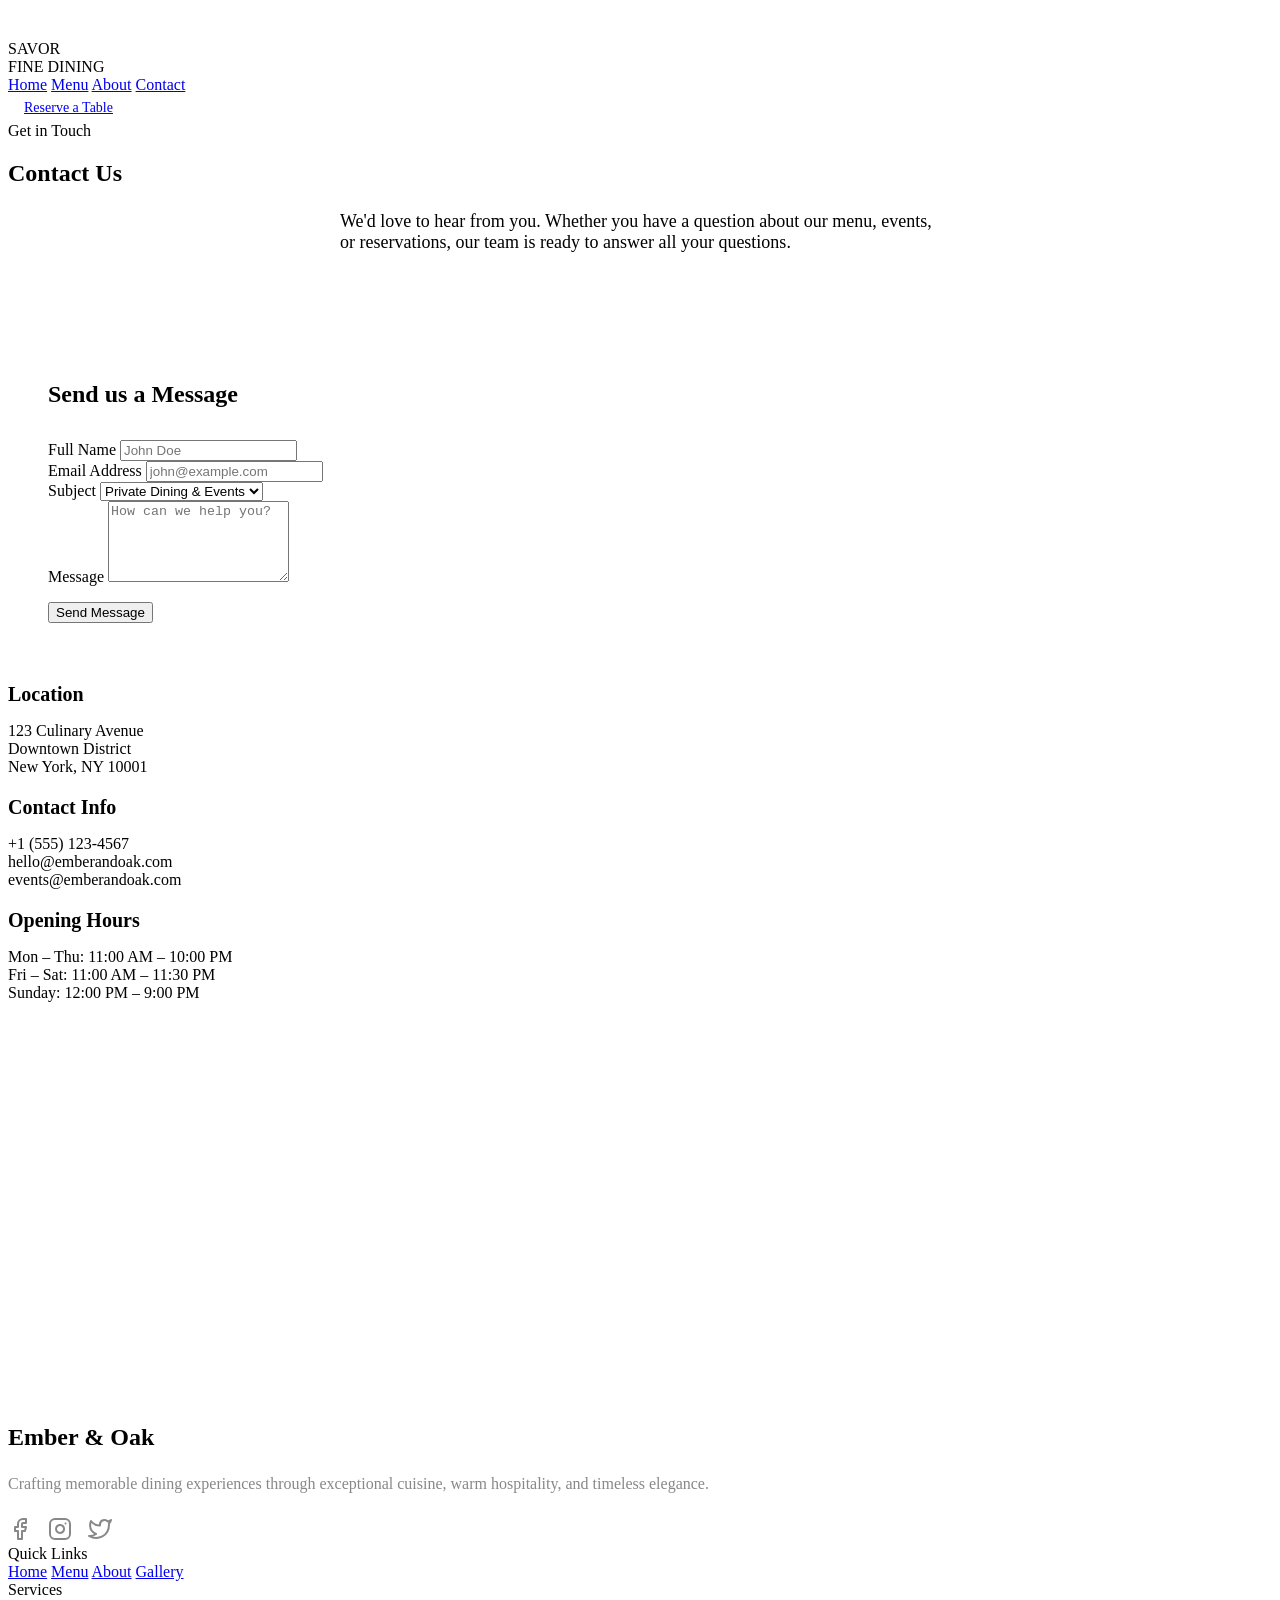
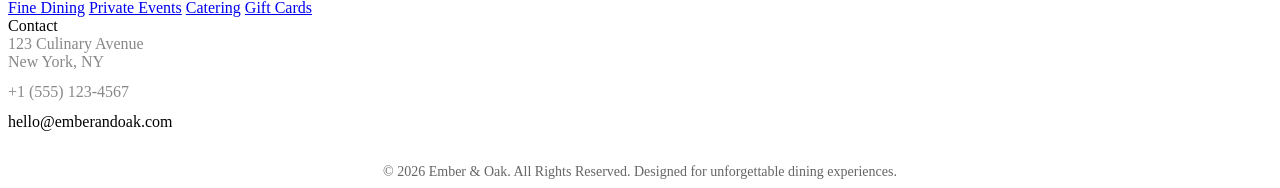
==== contact.html @ edd7280a "Initial commit - HTML files" ====
<!DOCTYPE html>
<html lang="en">
<head>
  <meta charset="UTF-8">
  <meta name="viewport" content="width=device-width, initial-scale=1.0">
  <title>Contact | Ember & Oak</title>
  <meta name="description" content="Contact us to book an event or make a reservation.">
  <link href="https://fonts.googleapis.com/css2?family=Plus+Jakarta+Sans:wght@400;500;600;700;800&display=swap" rel="stylesheet">
  
  <link rel="stylesheet" href="css/variables.css">
  <link rel="stylesheet" href="css/global.css">
  <link rel="stylesheet" href="css/components.css">
  <link rel="stylesheet" href="css/sections.css">
</head>
<body>

  <!-- Header -->
  <div class="hero-container" style="min-height: auto; padding-bottom: 0;">
    <header class="hero-header">
      <div class="logo">
        <svg viewBox="0 0 24 24" fill="none" stroke="var(--primary)" width="28" height="28" stroke-width="2">
          <path d="M7 2v10M12 2v10M17 2v10M12 12v10"></path>
          <path d="M7 12c0 2.5 5 2.5 5 2.5s5 0 5-2.5"></path>
        </svg>
        <div class="logo-text">
          <div class="logo-title">SAVOR</div>
          <div class="logo-subtitle">FINE DINING</div>
        </div>
      </div>
      
      <div class="header-right-wrapper">
        <nav class="nav-pill" aria-label="Main Navigation">
          <a href="index.html#home" class="nav-link">Home</a>
          <a href="index.html#menu" class="nav-link">Menu</a>
          <a href="index.html#about" class="nav-link">About</a>
          <a href="contact.html" class="nav-link active">Contact</a>
        </nav>
  
        <div class="header-cta" style="display: flex; gap: 40px; align-items: center;">
          <a href="index.html#reservation" class="btn btn-primary d-none d-lg-inline" style="height: auto; padding: 6px 16px; font-size: 14px;">Reserve a Table</a>
        </div>
      </div>
    </header>
  </div>

  <main>
    <section class="section">
      <div class="container text-center reveal">
        <div class="badge">Get in Touch</div>
        <h1 class="section-title" style="margin-bottom: 24px;">Contact Us</h1>
        <p style="color: var(--text-body); margin: 0 auto 64px; font-size: 18px; max-width: 600px;">We'd love to hear from you. Whether you have a question about our menu, events, or reservations, our team is ready to answer all your questions.</p>
        
        <div class="grid-2" style="gap: 64px; text-align: left;">
          <div class="card bg-soft" style="padding: 40px; text-align: left;">
            <h3 style="font-size: 24px; font-weight: 700; margin-bottom: 32px;">Send us a Message</h3>
            <form>
              <div class="form-group">
                <label class="form-label" for="name">Full Name</label>
                <input type="text" id="name" class="form-control" placeholder="John Doe" required>
              </div>
              <div class="form-group">
                <label class="form-label" for="email">Email Address</label>
                <input type="email" id="email" class="form-control" placeholder="john@example.com" required>
              </div>
              <div class="form-group">
                <label class="form-label" for="subject">Subject</label>
                <select id="subject" class="form-control" required>
                  <option value="private-dining">Private Dining & Events</option>
                  <option value="general">General Inquiry</option>
                  <option value="feedback">Feedback</option>
                </select>
              </div>
              <div class="form-group">
                <label class="form-label" for="message">Message</label>
                <textarea id="message" class="form-control" rows="5" placeholder="How can we help you?" required></textarea>
              </div>
              <button type="submit" class="btn btn-primary btn-full" style="margin-top: 16px;">Send Message</button>
            </form>
          </div>
          
          <div style="text-align: left;">
            <div class="grid-2" style="gap: 32px; margin-bottom: 48px;">
              <div>
                <h3 style="font-size: 20px; font-weight: 700; margin-bottom: 12px; color: var(--primary);">Location</h3>
                <p>123 Culinary Avenue<br>Downtown District<br>New York, NY 10001</p>
              </div>
              <div>
                <h3 style="font-size: 20px; font-weight: 700; margin-bottom: 12px; color: var(--primary);">Contact Info</h3>
                <p>+1 (555) 123-4567<br>hello@emberandoak.com<br>events@emberandoak.com</p>
              </div>
              <div>
                <h3 style="font-size: 20px; font-weight: 700; margin-bottom: 12px; color: var(--primary);">Opening Hours</h3>
                <p>Mon – Thu: 11:00 AM – 10:00 PM<br>Fri – Sat: 11:00 AM – 11:30 PM<br>Sunday: 12:00 PM – 9:00 PM</p>
              </div>
            </div>
            
            <div style="width: 100%; height: 350px; border-radius: var(--radius-img); overflow: hidden; box-shadow: var(--shadow-md);">
              <iframe src="https://www.google.com/maps/embed?pb=!1m18!1m12!1m3!1d193595.25279998188!2d-74.14482811453268!3d40.69763123348633!2m3!1f0!2f0!3f0!3m2!1i1024!2i768!4f13.1!3m3!1m2!1s0x89c24fa5d33f083b%3A0xc80b8f06e177fe62!2sNew%20York%2C%20NY!5e0!3m2!1sen!2sus!4v1700000000000!5m2!1sen!2sus" width="100%" height="100%" style="border:0;" allowfullscreen="" loading="lazy" referrerpolicy="no-referrer-when-downgrade"></iframe>
            </div>
          </div>
        </div>
      </div>
    </section>
  </main>

  <footer id="contact" class="bg-dark footer">
    <div class="container">
      <div class="footer-grid reveal">
        <div>
          <h3 style="font-size: 24px; font-weight: 800; color: var(--primary); margin-bottom: 24px;">Ember & Oak</h3>
          <p style="color: #888; margin-bottom: 24px;">Crafting memorable dining experiences through exceptional cuisine, warm hospitality, and timeless elegance.</p>
          <div style="display: flex; gap: 16px;">
            <a href="#" style="color: #888; transition: var(--transition-fast);" onmouseover="this.style.color='var(--primary)'" onmouseout="this.style.color='#888'">
              <svg width="24" height="24" viewBox="0 0 24 24" fill="none" stroke="currentColor" stroke-width="2" stroke-linecap="round" stroke-linejoin="round"><path d="M18 2h-3a5 5 0 0 0-5 5v3H7v4h3v8h4v-8h3l1-4h-4V7a1 1 0 0 1 1-1h3z"></path></svg>
            </a>
            <a href="#" style="color: #888; transition: var(--transition-fast);" onmouseover="this.style.color='var(--primary)'" onmouseout="this.style.color='#888'">
              <svg width="24" height="24" viewBox="0 0 24 24" fill="none" stroke="currentColor" stroke-width="2" stroke-linecap="round" stroke-linejoin="round"><rect x="2" y="2" width="20" height="20" rx="5" ry="5"></rect><path d="M16 11.37A4 4 0 1 1 12.63 8 4 4 0 0 1 16 11.37z"></path><line x1="17.5" y1="6.5" x2="17.51" y2="6.5"></line></svg>
            </a>
            <a href="#" style="color: #888; transition: var(--transition-fast);" onmouseover="this.style.color='var(--primary)'" onmouseout="this.style.color='#888'">
              <svg width="24" height="24" viewBox="0 0 24 24" fill="none" stroke="currentColor" stroke-width="2" stroke-linecap="round" stroke-linejoin="round"><path d="M23 3a10.9 10.9 0 0 1-3.14 1.53 4.48 4.48 0 0 0-7.86 3v1A10.66 10.66 0 0 1 3 4s-4 9 5 13a11.64 11.64 0 0 1-7 2c9 5 20 0 20-11.5a4.5 4.5 0 0 0-.08-.83A7.72 7.72 0 0 0 23 3z"></path></svg>
            </a>
          </div>
        </div>
        
        <div>
          <div class="footer-col-title">Quick Links</div>
          <a href="index.html#home" class="footer-link">Home</a>
          <a href="index.html#menu" class="footer-link">Menu</a>
          <a href="index.html#about" class="footer-link">About</a>
          <a href="index.html#gallery" class="footer-link">Gallery</a>
        </div>

        <div>
          <div class="footer-col-title">Services</div>
          <a href="index.html#reservation" class="footer-link">Fine Dining</a>
          <a href="contact.html" class="footer-link">Private Events</a>
          <a href="#" class="footer-link">Catering</a>
          <a href="#" class="footer-link">Gift Cards</a>
        </div>

        <div>
          <div class="footer-col-title">Contact</div>
          <div style="color: #888; margin-bottom: 12px;">123 Culinary Avenue<br>New York, NY</div>
          <div style="color: #888; margin-bottom: 12px;">+1 (555) 123-4567</div>
          <div style="color: var(--primary);">hello@emberandoak.com</div>
        </div>
      </div>
      
      <div style="text-align: center; border-top: 1px solid rgba(255,255,255,0.1); padding-top: 32px; color: #666; font-size: 14px;" class="reveal">
        © 2026 Ember & Oak. All Rights Reserved. Designed for unforgettable dining experiences.
      </div>
    </div>
  </footer>

  <script>
    // Reveal Animation Logic
    const reveals = document.querySelectorAll('.reveal');
    const revealOnScroll = () => {
      for (let i = 0; i < reveals.length; i++) {
        const windowHeight = window.innerHeight;
        const elementTop = reveals[i].getBoundingClientRect().top;
        if (elementTop < windowHeight - 50) {
          reveals[i].classList.add('active');
        }
      }
    };
    window.addEventListener('scroll', revealOnScroll);
    revealOnScroll();
  </script>
</body>
</html>
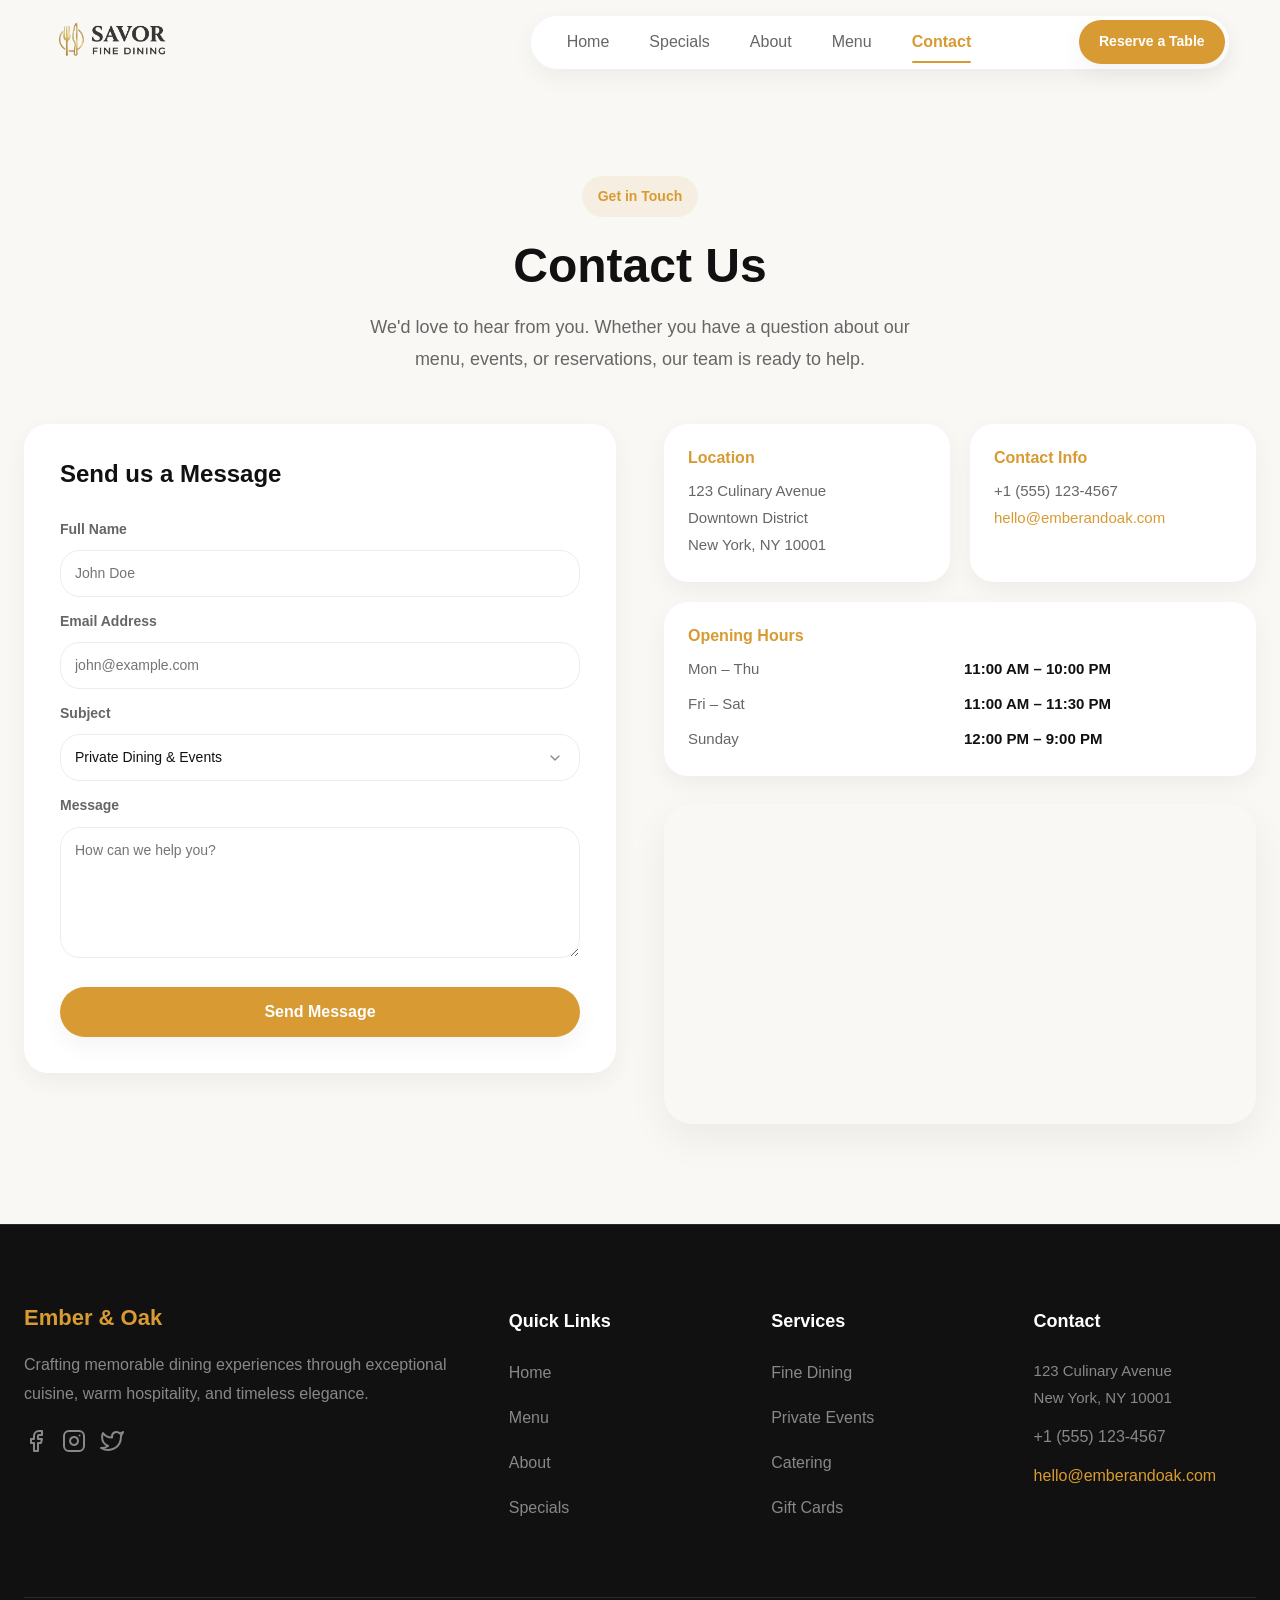
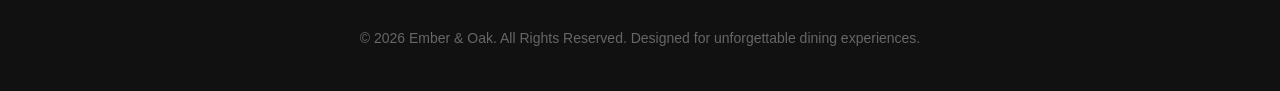
==== commit b31f6558: "Optimize mobile responsiveness, reservation UI, and organize navigation" ====
--- a/contact.html
+++ b/contact.html
@@ -4,7 +4,10 @@
   <meta charset="UTF-8">
   <meta name="viewport" content="width=device-width, initial-scale=1.0">
   <title>Contact | Ember & Oak</title>
-  <meta name="description" content="Contact us to book an event or make a reservation.">
+  <meta name="description" content="Contact Ember & Oak to book a private event, make a reservation, or send us a message. We'd love to hear from you.">
+  <link rel="icon" type="image/png" href="images/favicon.png">
+  <link rel="preconnect" href="https://fonts.googleapis.com">
+  <link rel="preconnect" href="https://fonts.gstatic.com" crossorigin>
   <link href="https://fonts.googleapis.com/css2?family=Plus+Jakarta+Sans:wght@400;500;600;700;800&display=swap" rel="stylesheet">
   
   <link rel="stylesheet" href="css/variables.css">
@@ -18,49 +21,64 @@
   <div class="hero-container" style="min-height: auto; padding-bottom: 0;">
     <header class="hero-header">
       <div class="logo">
-        <svg viewBox="0 0 24 24" fill="none" stroke="var(--primary)" width="28" height="28" stroke-width="2">
-          <path d="M7 2v10M12 2v10M17 2v10M12 12v10"></path>
-          <path d="M7 12c0 2.5 5 2.5 5 2.5s5 0 5-2.5"></path>
-        </svg>
-        <div class="logo-text">
-          <div class="logo-title">SAVOR</div>
-          <div class="logo-subtitle">FINE DINING</div>
-        </div>
+        <img src="images/Logo.png?v=3" alt="Ember & Oak Logo" style="height: 44px;">
       </div>
       
       <div class="header-right-wrapper">
         <nav class="nav-pill" aria-label="Main Navigation">
           <a href="index.html#home" class="nav-link">Home</a>
+          <a href="index.html#specials" class="nav-link">Specials</a>
+          <a href="index.html#about" class="nav-link">About</a>
           <a href="index.html#menu" class="nav-link">Menu</a>
-          <a href="index.html#about" class="nav-link">About</a>
           <a href="contact.html" class="nav-link active">Contact</a>
         </nav>
   
-        <div class="header-cta" style="display: flex; gap: 40px; align-items: center;">
-          <a href="index.html#reservation" class="btn btn-primary d-none d-lg-inline" style="height: auto; padding: 6px 16px; font-size: 14px;">Reserve a Table</a>
+        <div style="display: flex; gap: 12px; align-items: center;">
+          <a href="index.html#reservation" class="btn btn-primary d-none d-lg-inline" style="height: auto; padding: 8px 20px; font-size: 14px;">Reserve a Table</a>
+          <button class="mobile-menu-btn" aria-label="Open navigation menu" aria-expanded="false" aria-controls="mobile-menu">
+            <svg viewBox="0 0 24 24" width="22" height="22" stroke="currentColor" stroke-width="2.5" stroke-linecap="round" fill="none" aria-hidden="true">
+              <line x1="3" y1="12" x2="21" y2="12"></line>
+              <line x1="3" y1="6" x2="21" y2="6"></line>
+              <line x1="3" y1="18" x2="21" y2="18"></line>
+            </svg>
+          </button>
         </div>
       </div>
     </header>
+
+    <!-- Mobile Menu Overlay -->
+    <div id="mobile-menu" class="mobile-menu-overlay" role="dialog" aria-modal="true" aria-label="Navigation menu">
+      <button class="mobile-menu-close" aria-label="Close navigation menu">&times;</button>
+      <a href="index.html#home" class="nav-link">Home</a>
+      <a href="index.html#specials" class="nav-link">Specials</a>
+      <a href="index.html#about" class="nav-link">About</a>
+      <a href="index.html#menu" class="nav-link">Menu</a>
+      <a href="contact.html" class="nav-link active">Contact</a>
+      <a href="index.html#reservation" class="btn btn-primary" style="margin-top: 8px; width: 100%; max-width: 280px;">Reserve a Table</a>
+    </div>
   </div>
 
   <main>
-    <section class="section">
-      <div class="container text-center reveal">
-        <div class="badge">Get in Touch</div>
-        <h1 class="section-title" style="margin-bottom: 24px;">Contact Us</h1>
-        <p style="color: var(--text-body); margin: 0 auto 64px; font-size: 18px; max-width: 600px;">We'd love to hear from you. Whether you have a question about our menu, events, or reservations, our team is ready to answer all your questions.</p>
+    <section class="section" style="padding-top: calc(var(--section-padding) + 60px);">
+      <div class="container">
+        <div class="text-center reveal" style="margin-bottom: 48px;">
+          <div class="badge">Get in Touch</div>
+          <h1 class="section-title" style="margin-bottom: 16px;">Contact Us</h1>
+          <p style="color: var(--text-body); margin: 0 auto; font-size: clamp(15px, 2vw, 18px); max-width: 560px;">We'd love to hear from you. Whether you have a question about our menu, events, or reservations, our team is ready to help.</p>
+        </div>
         
-        <div class="grid-2" style="gap: 64px; text-align: left;">
-          <div class="card bg-soft" style="padding: 40px; text-align: left;">
-            <h3 style="font-size: 24px; font-weight: 700; margin-bottom: 32px;">Send us a Message</h3>
-            <form>
+        <div class="contact-layout" style="display: grid; grid-template-columns: 1fr 1fr; gap: 48px; align-items: start;">
+          <!-- Form Card -->
+          <div class="card reveal" style="padding: 36px;">
+            <h2 style="font-size: clamp(20px, 3vw, 24px); font-weight: 700; margin-bottom: 28px; color: var(--text-heading);">Send us a Message</h2>
+            <form id="contact-form" novalidate>
               <div class="form-group">
                 <label class="form-label" for="name">Full Name</label>
-                <input type="text" id="name" class="form-control" placeholder="John Doe" required>
+                <input type="text" id="name" class="form-control" placeholder="John Doe" required autocomplete="name">
               </div>
               <div class="form-group">
                 <label class="form-label" for="email">Email Address</label>
-                <input type="email" id="email" class="form-control" placeholder="john@example.com" required>
+                <input type="email" id="email" class="form-control" placeholder="john@example.com" required autocomplete="email">
               </div>
               <div class="form-group">
                 <label class="form-label" for="subject">Subject</label>
@@ -68,34 +86,42 @@
                   <option value="private-dining">Private Dining & Events</option>
                   <option value="general">General Inquiry</option>
                   <option value="feedback">Feedback</option>
+                  <option value="reservation">Reservation Help</option>
                 </select>
               </div>
               <div class="form-group">
                 <label class="form-label" for="message">Message</label>
                 <textarea id="message" class="form-control" rows="5" placeholder="How can we help you?" required></textarea>
               </div>
-              <button type="submit" class="btn btn-primary btn-full" style="margin-top: 16px;">Send Message</button>
+              <button type="submit" class="btn btn-primary btn-full" style="margin-top: 8px;">Send Message</button>
             </form>
           </div>
           
-          <div style="text-align: left;">
-            <div class="grid-2" style="gap: 32px; margin-bottom: 48px;">
-              <div>
-                <h3 style="font-size: 20px; font-weight: 700; margin-bottom: 12px; color: var(--primary);">Location</h3>
-                <p>123 Culinary Avenue<br>Downtown District<br>New York, NY 10001</p>
-              </div>
-              <div>
-                <h3 style="font-size: 20px; font-weight: 700; margin-bottom: 12px; color: var(--primary);">Contact Info</h3>
-                <p>+1 (555) 123-4567<br>hello@emberandoak.com<br>events@emberandoak.com</p>
-              </div>
-              <div>
-                <h3 style="font-size: 20px; font-weight: 700; margin-bottom: 12px; color: var(--primary);">Opening Hours</h3>
-                <p>Mon – Thu: 11:00 AM – 10:00 PM<br>Fri – Sat: 11:00 AM – 11:30 PM<br>Sunday: 12:00 PM – 9:00 PM</p>
+          <!-- Info Column -->
+          <div class="reveal" style="transition-delay: 100ms;">
+            <!-- Info cards -->
+            <div style="display: grid; grid-template-columns: 1fr 1fr; gap: 20px; margin-bottom: 28px;">
+              <div class="card bg-soft" style="padding: 24px;">
+                <h3 style="font-size: 16px; font-weight: 700; margin-bottom: 10px; color: var(--primary);">Location</h3>
+                <p style="font-size: 15px; max-width: 100%;">123 Culinary Avenue<br>Downtown District<br>New York, NY 10001</p>
+              </div>
+              <div class="card bg-soft" style="padding: 24px;">
+                <h3 style="font-size: 16px; font-weight: 700; margin-bottom: 10px; color: var(--primary);">Contact Info</h3>
+                <p style="font-size: 15px; max-width: 100%;"><a href="tel:+15551234567" style="color: inherit;">+1 (555) 123-4567</a><br><a href="mailto:hello@emberandoak.com" style="color: var(--primary);">hello@emberandoak.com</a></p>
+              </div>
+              <div class="card bg-soft" style="padding: 24px; grid-column: span 2;">
+                <h3 style="font-size: 16px; font-weight: 700; margin-bottom: 10px; color: var(--primary);">Opening Hours</h3>
+                <div style="display: grid; grid-template-columns: 1fr 1fr; gap: 8px; font-size: 15px;">
+                  <span>Mon – Thu</span><span style="font-weight: 600; color: var(--text-heading);">11:00 AM – 10:00 PM</span>
+                  <span>Fri – Sat</span><span style="font-weight: 600; color: var(--text-heading);">11:00 AM – 11:30 PM</span>
+                  <span>Sunday</span><span style="font-weight: 600; color: var(--text-heading);">12:00 PM – 9:00 PM</span>
+                </div>
               </div>
             </div>
             
-            <div style="width: 100%; height: 350px; border-radius: var(--radius-img); overflow: hidden; box-shadow: var(--shadow-md);">
-              <iframe src="https://www.google.com/maps/embed?pb=!1m18!1m12!1m3!1d193595.25279998188!2d-74.14482811453268!3d40.69763123348633!2m3!1f0!2f0!3f0!3m2!1i1024!2i768!4f13.1!3m3!1m2!1s0x89c24fa5d33f083b%3A0xc80b8f06e177fe62!2sNew%20York%2C%20NY!5e0!3m2!1sen!2sus!4v1700000000000!5m2!1sen!2sus" width="100%" height="100%" style="border:0;" allowfullscreen="" loading="lazy" referrerpolicy="no-referrer-when-downgrade"></iframe>
+            <!-- Map -->
+            <div style="width: 100%; height: 320px; border-radius: var(--radius-img); overflow: hidden; box-shadow: var(--shadow-md);">
+              <iframe src="https://www.google.com/maps/embed?pb=!1m18!1m12!1m3!1d193595.25279998188!2d-74.14482811453268!3d40.69763123348633!2m3!1f0!2f0!3f0!3m2!1i1024!2i768!4f13.1!3m3!1m2!1s0x89c24fa5d33f083b%3A0xc80b8f06e177fe62!2sNew%20York%2C%20NY!5e0!3m2!1sen!2sus!4v1700000000000!5m2!1sen!2sus" width="100%" height="100%" style="border:0;" allowfullscreen="" loading="lazy" referrerpolicy="no-referrer-when-downgrade" title="Ember & Oak location map"></iframe>
             </div>
           </div>
         </div>
@@ -103,20 +129,20 @@
     </section>
   </main>
 
-  <footer id="contact" class="bg-dark footer">
+  <footer id="footer" class="bg-dark footer">
     <div class="container">
       <div class="footer-grid reveal">
         <div>
-          <h3 style="font-size: 24px; font-weight: 800; color: var(--primary); margin-bottom: 24px;">Ember & Oak</h3>
-          <p style="color: #888; margin-bottom: 24px;">Crafting memorable dining experiences through exceptional cuisine, warm hospitality, and timeless elegance.</p>
-          <div style="display: flex; gap: 16px;">
-            <a href="#" style="color: #888; transition: var(--transition-fast);" onmouseover="this.style.color='var(--primary)'" onmouseout="this.style.color='#888'">
+          <h3 style="font-size: 22px; font-weight: 800; color: var(--primary); margin-bottom: 20px;">Ember & Oak</h3>
+          <p style="color: #888; margin-bottom: 20px; max-width: 100%;">Crafting memorable dining experiences through exceptional cuisine, warm hospitality, and timeless elegance.</p>
+          <div style="display: flex; gap: 14px;">
+            <a href="#" aria-label="Facebook" style="color: #888; transition: var(--transition-fast);" onmouseover="this.style.color='var(--primary)'" onmouseout="this.style.color='#888'">
               <svg width="24" height="24" viewBox="0 0 24 24" fill="none" stroke="currentColor" stroke-width="2" stroke-linecap="round" stroke-linejoin="round"><path d="M18 2h-3a5 5 0 0 0-5 5v3H7v4h3v8h4v-8h3l1-4h-4V7a1 1 0 0 1 1-1h3z"></path></svg>
             </a>
-            <a href="#" style="color: #888; transition: var(--transition-fast);" onmouseover="this.style.color='var(--primary)'" onmouseout="this.style.color='#888'">
+            <a href="#" aria-label="Instagram" style="color: #888; transition: var(--transition-fast);" onmouseover="this.style.color='var(--primary)'" onmouseout="this.style.color='#888'">
               <svg width="24" height="24" viewBox="0 0 24 24" fill="none" stroke="currentColor" stroke-width="2" stroke-linecap="round" stroke-linejoin="round"><rect x="2" y="2" width="20" height="20" rx="5" ry="5"></rect><path d="M16 11.37A4 4 0 1 1 12.63 8 4 4 0 0 1 16 11.37z"></path><line x1="17.5" y1="6.5" x2="17.51" y2="6.5"></line></svg>
             </a>
-            <a href="#" style="color: #888; transition: var(--transition-fast);" onmouseover="this.style.color='var(--primary)'" onmouseout="this.style.color='#888'">
+            <a href="#" aria-label="Twitter" style="color: #888; transition: var(--transition-fast);" onmouseover="this.style.color='var(--primary)'" onmouseout="this.style.color='#888'">
               <svg width="24" height="24" viewBox="0 0 24 24" fill="none" stroke="currentColor" stroke-width="2" stroke-linecap="round" stroke-linejoin="round"><path d="M23 3a10.9 10.9 0 0 1-3.14 1.53 4.48 4.48 0 0 0-7.86 3v1A10.66 10.66 0 0 1 3 4s-4 9 5 13a11.64 11.64 0 0 1-7 2c9 5 20 0 20-11.5a4.5 4.5 0 0 0-.08-.83A7.72 7.72 0 0 0 23 3z"></path></svg>
             </a>
           </div>
@@ -127,7 +153,7 @@
           <a href="index.html#home" class="footer-link">Home</a>
           <a href="index.html#menu" class="footer-link">Menu</a>
           <a href="index.html#about" class="footer-link">About</a>
-          <a href="index.html#gallery" class="footer-link">Gallery</a>
+          <a href="index.html#specials" class="footer-link">Specials</a>
         </div>
 
         <div>
@@ -140,17 +166,48 @@
 
         <div>
           <div class="footer-col-title">Contact</div>
-          <div style="color: #888; margin-bottom: 12px;">123 Culinary Avenue<br>New York, NY</div>
-          <div style="color: #888; margin-bottom: 12px;">+1 (555) 123-4567</div>
-          <div style="color: var(--primary);">hello@emberandoak.com</div>
+          <div style="color: #888; margin-bottom: 12px; font-size: 15px;">123 Culinary Avenue<br>New York, NY 10001</div>
+          <div style="margin-bottom: 10px;"><a href="tel:+15551234567" style="color: #888; transition: var(--transition-fast);">+1 (555) 123-4567</a></div>
+          <div><a href="mailto:hello@emberandoak.com" style="color: var(--primary);">hello@emberandoak.com</a></div>
         </div>
       </div>
       
-      <div style="text-align: center; border-top: 1px solid rgba(255,255,255,0.1); padding-top: 32px; color: #666; font-size: 14px;" class="reveal">
-        © 2026 Ember & Oak. All Rights Reserved. Designed for unforgettable dining experiences.
+      <div style="text-align: center; border-top: 1px solid rgba(255,255,255,0.1); padding-top: 28px; color: #666; font-size: 14px;" class="reveal">
+        &copy; 2026 Ember & Oak. All Rights Reserved. Designed for unforgettable dining experiences.
       </div>
     </div>
   </footer>
+
+  <!-- Sticky Mobile CTA -->
+  <div class="mobile-cta d-none-desktop">
+    <a href="index.html#reservation" class="btn btn-primary btn-full">Reserve Your Table</a>
+  </div>
+
+  <style>
+    /* Contact page specific mobile styles */
+    @media (max-width: 768px) {
+      .contact-layout {
+        grid-template-columns: 1fr !important;
+        gap: 28px !important;
+      }
+
+      .contact-layout .card {
+        padding: 24px !important;
+      }
+
+      /* Info cards grid – single col on small screens */
+      .contact-layout [style*="grid-template-columns: 1fr 1fr"] {
+        grid-template-columns: 1fr !important;
+      }
+
+      /* Hours spanning card */
+      .contact-layout [style*="grid-column: span 2"] {
+        grid-column: span 1 !important;
+      }
+
+      /* Hours inner grid stays 2-col since it's label+value pairs */
+    }
+  </style>
 
   <script>
     // Reveal Animation Logic
@@ -166,6 +223,40 @@
     };
     window.addEventListener('scroll', revealOnScroll);
     revealOnScroll();
+
+    // Mobile menu
+    const mobileMenuBtn = document.querySelector('.mobile-menu-btn');
+    const mobileMenuClose = document.querySelector('.mobile-menu-close');
+    const mobileMenuOverlay = document.querySelector('.mobile-menu-overlay');
+
+    if (mobileMenuBtn && mobileMenuOverlay) {
+      mobileMenuBtn.addEventListener('click', () => {
+        mobileMenuOverlay.classList.add('active');
+        mobileMenuBtn.setAttribute('aria-expanded', 'true');
+        document.body.style.overflow = 'hidden';
+      });
+
+      if (mobileMenuClose) {
+        mobileMenuClose.addEventListener('click', () => {
+          mobileMenuOverlay.classList.remove('active');
+          mobileMenuBtn.setAttribute('aria-expanded', 'false');
+          document.body.style.overflow = '';
+        });
+      }
+
+      mobileMenuOverlay.querySelectorAll('a').forEach(link => {
+        link.addEventListener('click', () => {
+          mobileMenuOverlay.classList.remove('active');
+          mobileMenuBtn.setAttribute('aria-expanded', 'false');
+          document.body.style.overflow = '';
+        });
+      });
+    }
+
+    // Form submission
+    document.getElementById('contact-form').addEventListener('submit', (e) => {
+      e.preventDefault();
+    });
   </script>
 </body>
 </html>
--- a/css/variables.css
+++ b/css/variables.css
@@ -0,0 +1,63 @@
+:root {
+  /* Colors */
+  --primary: #D89A32;
+  --bg-primary: #FFFFFF;
+  --bg-secondary: #FAF8F5;
+  --bg-dark: #111111;
+  --text-heading: #111111;
+  --text-body: #666666;
+  --text-muted: #888888;
+  --text-white: #FFFFFF;
+  
+  --success: #22C55E;
+  --star: #F5B301;
+  --border: #ECECEC;
+  
+  /* Typography */
+  --font-primary: 'Plus Jakarta Sans', sans-serif;
+  
+  /* Layout */
+  --container-max: 1320px;
+  --content-max: 1240px;
+  --padding-x: 24px;
+  --section-padding: 100px;
+
+  /* Touch target minimum */
+  --touch-target: 44px;
+  
+  /* Shadows */
+  --shadow-sm: 0 8px 24px rgba(0,0,0,0.05);
+  --shadow-md: 0 15px 40px rgba(0,0,0,0.06);
+  --shadow-lg: 0 30px 70px rgba(0,0,0,0.08);
+  
+  /* Border Radius */
+  --radius-btn: 999px;
+  --radius-card: 24px;
+  --radius-img: 28px;
+  --radius-form: 20px;
+  
+  /* Animations */
+  --transition-fast: 250ms ease-out;
+  --transition-slow: 800ms cubic-bezier(0.16, 1, 0.3, 1);
+}
+
+@media (max-width: 1024px) {
+  :root {
+    --section-padding: 80px;
+    --padding-x: 20px;
+  }
+}
+
+@media (max-width: 768px) {
+  :root {
+    --section-padding: 56px;
+    --padding-x: 16px;
+  }
+}
+
+@media (max-width: 480px) {
+  :root {
+    --section-padding: 48px;
+    --padding-x: 16px;
+  }
+}
--- a/css/global.css
+++ b/css/global.css
@@ -0,0 +1,178 @@
+/* Reset & Global */
+* {
+  margin: 0;
+  padding: 0;
+  box-sizing: border-box;
+}
+
+html {
+  scroll-behavior: smooth;
+  font-family: var(--font-primary);
+  color: var(--text-body);
+  background-color: var(--bg-primary);
+}
+
+body {
+  overflow-x: hidden;
+  line-height: 1.8;
+  font-size: 16px;
+  background-color: var(--bg-secondary);
+}
+
+img {
+  max-width: 100%;
+  display: block;
+}
+
+ul {
+  list-style: none;
+}
+
+a {
+  text-decoration: none;
+  color: inherit;
+}
+
+button {
+  cursor: pointer;
+  font-family: inherit;
+  border: none;
+  background: none;
+}
+
+/* Typography */
+h1, h2, h3, h4, h5, h6 {
+  color: var(--text-heading);
+  line-height: 1.2;
+}
+
+.hero-title {
+  font-size: clamp(40px, 6vw, 76px);
+  font-weight: 800;
+  letter-spacing: -0.02em;
+  line-height: 1;
+  margin-bottom: 24px;
+}
+
+.section-title {
+  font-size: clamp(28px, 5vw, 48px);
+  font-weight: 700;
+  text-align: center;
+  margin-bottom: 48px;
+}
+
+.card-title {
+  font-size: clamp(18px, 3vw, 24px);
+  font-weight: 700;
+  margin-bottom: 12px;
+}
+
+p {
+  max-width: 620px;
+}
+
+.text-center {
+  text-align: center;
+  margin-left: auto;
+  margin-right: auto;
+}
+
+/* Layout */
+.container {
+  max-width: var(--container-max);
+  margin: 0 auto;
+  padding: 0 var(--padding-x);
+}
+
+.section {
+  padding: var(--section-padding) 0;
+  position: relative;
+  z-index: 10;
+}
+
+.bg-soft {
+  background-color: var(--bg-secondary);
+}
+
+.bg-dark {
+  background-color: var(--bg-dark);
+  color: var(--text-muted);
+}
+
+.bg-dark h1, .bg-dark h2, .bg-dark h3 {
+  color: var(--text-white);
+}
+
+/* Utilities */
+.grid-2 {
+  display: grid;
+  grid-template-columns: repeat(2, 1fr);
+  gap: 48px;
+}
+
+.grid-3 {
+  display: grid;
+  grid-template-columns: repeat(3, 1fr);
+  gap: 32px;
+}
+
+.grid-4 {
+  display: grid;
+  grid-template-columns: repeat(4, 1fr);
+  gap: 24px;
+}
+
+.flex-center {
+  display: flex;
+  align-items: center;
+  justify-content: center;
+}
+
+/* Utility visibility classes */
+.d-none { display: none !important; }
+.d-lg-inline { display: inline-flex !important; }
+
+/* Scroll Animations */
+.reveal {
+  opacity: 0;
+  transform: translateY(40px);
+  transition: opacity var(--transition-slow), transform var(--transition-slow);
+  will-change: opacity, transform;
+}
+
+.reveal.active {
+  opacity: 1;
+  transform: translateY(0);
+}
+
+/* Desktop / Mobile show-hide */
+.d-none-mobile { display: block; }
+.d-none-desktop { display: none; }
+.mobile-only { display: none; }
+
+/* Responsive Grids */
+@media (max-width: 1024px) {
+  .grid-4, .grid-3 {
+    grid-template-columns: repeat(2, 1fr);
+  }
+  .d-lg-inline { display: none !important; }
+}
+
+@media (max-width: 768px) {
+  .grid-4, .grid-3, .grid-2 {
+    grid-template-columns: 1fr;
+  }
+  .d-none-mobile { display: none !important; }
+  .d-none-desktop { display: block !important; }
+  .mobile-only { display: block !important; }
+
+  /* Prevent paragraphs from being constrained too tightly */
+  p {
+    max-width: 100%;
+    font-size: 14px !important;
+  }
+
+  .section-title {
+    margin-bottom: 32px;
+  }
+}
--- a/css/components.css
+++ b/css/components.css
@@ -0,0 +1,188 @@
+/* Buttons */
+.btn {
+  display: inline-flex;
+  align-items: center;
+  justify-content: center;
+  min-height: var(--touch-target);
+  height: 56px;
+  padding: 14px 32px;
+  border-radius: var(--radius-btn);
+  font-weight: 600;
+  font-size: 16px;
+  transition: var(--transition-fast);
+  will-change: transform, box-shadow;
+  white-space: nowrap;
+  cursor: pointer;
+}
+
+.btn-primary {
+  background-color: var(--primary);
+  color: var(--text-white);
+  box-shadow: var(--shadow-sm);
+}
+
+.btn-primary:hover {
+  background-color: #C6892A;
+  transform: translateY(-2px);
+  box-shadow: var(--shadow-md);
+}
+
+.btn-secondary {
+  background-color: var(--bg-primary);
+  color: var(--primary);
+  border: 2px solid var(--primary);
+}
+
+.btn-secondary:hover {
+  background-color: var(--primary);
+  color: var(--text-white);
+  transform: translateY(-2px);
+  box-shadow: var(--shadow-md);
+}
+
+.btn-full {
+  width: 100%;
+  height: auto;
+  padding: 16px 24px;
+}
+
+/* Badges */
+.badge {
+  display: inline-flex;
+  align-items: center;
+  gap: 8px;
+  padding: 8px 16px;
+  border-radius: var(--radius-btn);
+  background-color: rgba(216, 154, 50, 0.1);
+  color: var(--primary);
+  font-weight: 600;
+  font-size: 14px;
+  margin-bottom: 20px;
+}
+
+/* Cards */
+.card {
+  background-color: var(--bg-primary);
+  border-radius: var(--radius-card);
+  padding: 28px;
+  box-shadow: var(--shadow-sm);
+  transition: var(--transition-fast);
+}
+
+.card:hover {
+  transform: translateY(-6px);
+  box-shadow: var(--shadow-md);
+}
+
+/* Suppress hover lift on mobile (touch) to avoid sticky hover state */
+@media (hover: none) {
+  .card:hover {
+    transform: none;
+    box-shadow: var(--shadow-sm);
+  }
+}
+
+.icon-wrapper {
+  color: var(--primary);
+  margin-bottom: 20px;
+}
+
+.icon-wrapper svg {
+  width: 32px;
+  height: 32px;
+  stroke-width: 2px;
+}
+
+.form-group {
+  margin-bottom: 12px;
+}
+
+.form-label {
+  display: block;
+  margin-bottom: 8px;
+  font-size: 14px;
+  font-weight: 600;
+  color: inherit;
+}
+
+.form-control {
+  width: 100%;
+  padding: 12px 14px;
+  border-radius: var(--radius-form);
+  border: 1px solid var(--border);
+  background: var(--bg-primary);
+  color: var(--text-heading);
+  font-family: var(--font-primary);
+  font-size: 14px;
+  line-height: 1.5;
+  transition: var(--transition-fast);
+  -webkit-appearance: none;
+  appearance: none;
+}
+
+.form-control:focus {
+  outline: none;
+  border-color: var(--primary);
+  box-shadow: 0 0 0 4px rgba(216, 154, 50, 0.1);
+}
+
+select.form-control {
+  background-image: url("data:image/svg+xml,%3Csvg xmlns='http://www.w3.org/2000/svg' width='16' height='16' viewBox='0 0 24 24' fill='none' stroke='%23888' stroke-width='2' stroke-linecap='round' stroke-linejoin='round'%3E%3Cpolyline points='6 9 12 15 18 9'%3E%3C/polyline%3E%3C/svg%3E");
+  background-repeat: no-repeat;
+  background-position: right 16px center;
+  padding-right: 44px;
+  cursor: pointer;
+}
+
+textarea.form-control {
+  resize: vertical;
+  min-height: 100px;
+}
+
+.bg-dark .form-control {
+  background: rgba(255, 255, 255, 0.05);
+  border-color: rgba(255, 255, 255, 0.15);
+  color: var(--text-white);
+}
+
+.bg-dark .form-control::placeholder {
+  color: rgba(255, 255, 255, 0.35);
+}
+
+.bg-dark .form-control:focus {
+  border-color: var(--primary);
+  background: rgba(255, 255, 255, 0.08);
+}
+
+.bg-dark select.form-control {
+  background-image: url("data:image/svg+xml,%3Csvg xmlns='http://www.w3.org/2000/svg' width='16' height='16' viewBox='0 0 24 24' fill='none' stroke='%23aaa' stroke-width='2' stroke-linecap='round' stroke-linejoin='round'%3E%3Cpolyline points='6 9 12 15 18 9'%3E%3C/polyline%3E%3C/svg%3E");
+  background-repeat: no-repeat;
+  background-position: right 16px center;
+}
+
+select option {
+  background-color: var(--bg-primary);
+  color: var(--text-heading);
+}
+
+/* Rating Stars */
+.rating-stars {
+  color: var(--star);
+  letter-spacing: 2px;
+  margin-bottom: 12px;
+  font-size: 20px;
+}
+
+/* Mobile form adjustments */
+@media (max-width: 768px) {
+  .btn {
+    height: auto;
+    min-height: var(--touch-target);
+    padding: 13px 24px;
+    font-size: 15px;
+  }
+
+  .form-control {
+    padding: 13px 16px;
+  }
+}
--- a/css/sections.css
+++ b/css/sections.css
@@ -0,0 +1,1121 @@
+/* ====================================================
+   HERO SECTION
+   ==================================================== */
+
+.hero-container {
+  max-width: 100%;
+  margin: 0;
+  padding: 16px 4%;
+  position: relative;
+  min-height: 100vh;
+  display: flex;
+  flex-direction: column;
+  overflow: visible;
+}
+
+/* --- HERO HEADER --- */
+.hero-header {
+  display: flex;
+  justify-content: space-between;
+  align-items: center;
+  position: fixed;
+  top: 0;
+  left: 0;
+  width: 100%;
+  padding: 16px 4%;
+  z-index: 10002;
+  background: transparent;
+}
+
+.logo {
+  display: flex;
+  align-items: center;
+  gap: 12px;
+  flex-shrink: 0;
+}
+
+.logo-text {
+  display: flex;
+  flex-direction: column;
+}
+
+.logo-title {
+  font-size: 20px;
+  font-weight: 800;
+  letter-spacing: 2px;
+  line-height: 1;
+  color: var(--text-heading);
+}
+
+.logo-subtitle {
+  font-size: 10px;
+  font-weight: 600;
+  letter-spacing: 1px;
+  color: var(--primary);
+  margin-top: 4px;
+}
+
+.header-right-wrapper {
+  background: var(--bg-primary);
+  padding: 4px 4px 4px 32px;
+  border-radius: 100px;
+  box-shadow: var(--shadow-sm);
+  display: flex;
+  align-items: center;
+  gap: 24px;
+  margin-left: auto;
+}
+
+.nav-pill {
+  display: flex;
+  gap: 32px;
+  align-items: center;
+  margin-right: 80px;
+}
+
+.nav-link {
+  font-size: 16px;
+  font-weight: 500;
+  color: var(--text-body);
+  padding: 8px 4px;
+  transition: color var(--transition-fast);
+  position: relative;
+  min-height: var(--touch-target);
+  display: inline-flex;
+  align-items: center;
+}
+
+.nav-link:hover {
+  color: var(--text-heading);
+}
+
+.nav-link.active {
+  color: var(--primary);
+  font-weight: 600;
+}
+
+.nav-link.active::after {
+  content: '';
+  position: absolute;
+  bottom: 2px;
+  left: 4px;
+  width: calc(100% - 8px);
+  height: 2px;
+  background-color: var(--primary);
+  border-radius: 2px;
+}
+
+/* --- HERO MAIN CONTENT --- */
+.hero-wrapper {
+  flex: 1;
+  display: flex;
+  align-items: stretch;
+}
+
+.hero-main {
+  flex: 1;
+  display: flex;
+  align-items: center;
+  justify-content: space-between;
+  gap: 64px;
+  padding-top: 100px;
+}
+
+.hero-left {
+  flex: 0 0 45%;
+  min-width: 400px;
+  margin-top: -60px;
+}
+
+.hero-heading {
+  font-size: clamp(36px, 5vw, 64px);
+  font-weight: 800;
+  line-height: 1.1;
+  color: #111111;
+  margin-bottom: 24px;
+  white-space: nowrap;
+}
+
+.hero-desc {
+  font-size: 16px;
+  color: var(--text-muted);
+  line-height: 1.6;
+}
+
+.hero-buttons-wrapper {
+  display: flex;
+  gap: 24px;
+  margin-top: 32px;
+}
+
+.hero-right {
+  flex: 0 0 55%;
+  position: relative;
+  display: flex;
+  justify-content: center;
+  align-items: center;
+}
+
+.radial-glow {
+  position: absolute;
+  width: 80%;
+  height: 80%;
+  background: radial-gradient(circle, rgba(216,154,50,0.15) 0%, rgba(255,255,255,0) 70%);
+  z-index: 0;
+  top: 50%;
+  left: 50%;
+  transform: translate(-50%, -50%);
+}
+
+.hero-plate {
+  width: 125%;
+  max-width: 950px;
+  z-index: 1;
+  filter: drop-shadow(0 60px 100px rgba(0,0,0,0.3));
+  mix-blend-mode: multiply;
+  transform: translate(5%, 0%) rotate(3deg);
+}
+
+/* --- FLOATING ELEMENTS --- */
+.floating-rating-card {
+  position: absolute;
+  background: #FFFFFF;
+  border-radius: var(--radius-btn);
+  padding: 12px 24px;
+  box-shadow: var(--shadow-sm);
+  z-index: 2;
+  display: flex;
+  align-items: center;
+  gap: 12px;
+}
+
+.top-right {
+  top: 8%;
+  right: 5%;
+  transform: scale(0.85);
+}
+
+.bottom-right {
+  bottom: 15%;
+  right: 15%;
+  animation-delay: -2s;
+}
+
+.rating-stars-small {
+  color: var(--star);
+  font-size: 16px;
+  letter-spacing: 2px;
+}
+
+.rating-score {
+  font-weight: 700;
+  font-size: 16px;
+  color: var(--text-heading);
+}
+
+.floating-ing {
+  position: absolute;
+  z-index: 3;
+  filter: drop-shadow(0 15px 25px rgba(0,0,0,0.08));
+  mix-blend-mode: multiply;
+}
+
+.tomato-1 {
+  width: 120px;
+  top: 85%;
+  left: 5%;
+  animation-delay: 0s;
+  filter: none;
+  transform: rotate(-15deg);
+  z-index: 100;
+}
+.mushroom-1 { width: 60px; bottom: 25%; right: 55%; }
+.herb-1 { width: 100px; top: 15%; left: 35%; }
+.tomato-2 { width: 90px; top: 20%; right: 25%; }
+
+/* ====================================================
+   MENU TABS
+   ==================================================== */
+.menu-tabs {
+  display: flex;
+  justify-content: flex-start;
+  gap: 8px;
+  margin-bottom: 40px;
+  flex-wrap: nowrap;
+  overflow-x: auto;
+  -webkit-overflow-scrolling: touch;
+  scrollbar-width: none;
+}
+.menu-tabs::-webkit-scrollbar {
+  display: none;
+}
+
+.menu-tab {
+  padding: 10px 20px;
+  border-radius: var(--radius-btn);
+  font-weight: 600;
+  font-size: 15px;
+  color: var(--text-muted);
+  transition: var(--transition-fast);
+  min-height: var(--touch-target);
+  display: inline-flex;
+  align-items: center;
+}
+
+.menu-tab:hover, .menu-tab.active {
+  background-color: rgba(216, 154, 50, 0.1);
+  color: var(--primary);
+}
+
+.menu-item {
+  display: flex;
+  align-items: center;
+  gap: 16px;
+  padding: 16px 0;
+  border-bottom: 1px solid var(--border);
+}
+
+.menu-item-img {
+  width: 80px;
+  height: 80px;
+  border-radius: var(--radius-img);
+  object-fit: cover;
+  flex-shrink: 0;
+}
+
+#full-menu-modal .menu-item-img {
+  width: 100px;
+  height: 100px;
+}
+
+.menu-item-content {
+  flex: 1;
+  min-width: 0; /* prevents flex child overflow */
+}
+
+.menu-item-header {
+  display: flex;
+  justify-content: space-between;
+  align-items: baseline;
+  gap: 12px;
+  margin-bottom: 4px;
+}
+
+.menu-item-name {
+  font-weight: 700;
+  color: var(--text-heading);
+  font-size: clamp(16px, 2.5vw, 20px);
+  white-space: normal;
+  word-break: break-word;
+}
+
+.menu-item-price {
+  font-weight: 700;
+  color: var(--primary);
+  font-size: clamp(16px, 2.5vw, 20px);
+  flex-shrink: 0;
+}
+
+/* ====================================================
+   CHEF SPECIALS
+   ==================================================== */
+.special-card-img {
+  width: 100%;
+  height: 200px;
+  object-fit: cover;
+  border-radius: var(--radius-img);
+  margin-bottom: 16px;
+  transition: transform var(--transition-fast);
+}
+
+.card:hover .special-card-img {
+  transform: scale(1.04);
+}
+
+#specials .card {
+  padding: 20px;
+}
+
+#specials .card p {
+  line-height: 1.5;
+  margin-bottom: 12px;
+  font-size: 15px !important;
+}
+
+#specials .card-title {
+  margin-bottom: 8px;
+  font-size: clamp(16px, 3vw, 22px);
+}
+
+.special-card-footer {
+  display: flex;
+  justify-content: space-between;
+  align-items: center;
+  margin-top: 16px;
+  padding-top: 16px;
+  border-top: 1px solid var(--border);
+}
+
+/* ====================================================
+   GALLERY MASONRY
+   ==================================================== */
+.gallery-masonry {
+  display: grid;
+  grid-template-columns: repeat(4, 1fr);
+  grid-auto-rows: 250px;
+  gap: 24px;
+}
+
+.gallery-item {
+  border-radius: var(--radius-card);
+  overflow: hidden;
+  position: relative;
+}
+
+.span-row-2 { grid-row: span 2; }
+.span-col-2 { grid-column: span 2; }
+
+.gallery-img {
+  width: 100%;
+  height: 100%;
+  object-fit: cover;
+  transition: transform var(--transition-fast);
+}
+
+.gallery-item:hover .gallery-img {
+  transform: scale(1.05);
+}
+
+/* ====================================================
+   RESERVATION
+   ==================================================== */
+.reservation-container {
+  background-image: linear-gradient(rgba(17,17,17,0.9), rgba(17,17,17,0.9)), url('../images/restaurant_interior.png');
+  background-size: cover;
+  background-position: center;
+  border-radius: var(--radius-card);
+  padding: 64px 48px;
+}
+
+@media (min-width: 769px) {
+  #reservation .grid-2 {
+    grid-template-columns: 1fr 1.2fr;
+    gap: 40px;
+    align-items: center;
+  }
+}
+
+#reservation .form-row {
+  gap: 12px !important;
+}
+
+/* ====================================================
+   FAQ
+   ==================================================== */
+.faq-item {
+  border-bottom: 1px solid var(--border);
+  padding: 20px 0;
+}
+
+.faq-question {
+  display: flex;
+  justify-content: space-between;
+  align-items: center;
+  width: 100%;
+  text-align: left;
+  background: none;
+  border: none;
+  padding: 4px 0;
+  font-family: inherit;
+  font-weight: 700;
+  font-size: clamp(16px, 2.5vw, 20px);
+  color: var(--text-heading);
+  cursor: pointer;
+  min-height: var(--touch-target);
+  gap: 16px;
+}
+
+.faq-question span {
+  flex-shrink: 0;
+  font-size: 24px;
+  line-height: 1;
+  transition: transform var(--transition-fast);
+}
+
+.faq-item.open .faq-question span {
+  transform: rotate(45deg);
+}
+
+.faq-answer {
+  max-height: 0;
+  overflow: hidden;
+  transition: max-height 0.4s ease;
+  margin-top: 0;
+  color: var(--text-body);
+  font-size: 15px;
+  line-height: 1.7;
+}
+
+.faq-item.open .faq-answer {
+  max-height: 800px;
+  margin-top: 12px;
+}
+
+.faq-item.open .faq-question {
+  color: var(--primary);
+}
+
+/* ====================================================
+   FOOTER
+   ==================================================== */
+.footer {
+  padding: 80px 0 40px;
+  border-top: 1px solid rgba(255,255,255,0.1);
+}
+
+.footer-grid {
+  display: grid;
+  grid-template-columns: 2fr 1fr 1fr 1fr;
+  gap: 40px;
+  margin-bottom: 60px;
+}
+
+.footer-col-title {
+  font-size: 18px;
+  font-weight: 700;
+  color: var(--text-white);
+  margin-bottom: 20px;
+}
+
+.footer-link {
+  display: block;
+  margin-bottom: 12px;
+  transition: color var(--transition-fast);
+  padding: 2px 0;
+  color: #888;
+}
+
+.footer-link:hover {
+  color: var(--primary);
+}
+
+/* ====================================================
+   MOBILE MENU & OVERLAY
+   ==================================================== */
+.mobile-menu-btn {
+  background: var(--bg-primary);
+  border: 1px solid var(--border);
+  border-radius: 10px;
+  padding: 8px;
+  cursor: pointer;
+  color: var(--text-heading);
+  display: none;
+  align-items: center;
+  justify-content: center;
+  width: 44px;
+  height: 44px;
+  flex-shrink: 0;
+}
+
+.mobile-menu-overlay {
+  position: fixed;
+  top: 0;
+  left: 0;
+  width: 100%;
+  height: 100%;
+  background: var(--bg-primary);
+  z-index: 10001;
+  display: flex;
+  flex-direction: column;
+  justify-content: center;
+  align-items: center;
+  gap: 8px;
+  padding: 80px 32px 40px;
+  opacity: 0;
+  pointer-events: none;
+  transition: opacity 0.3s ease;
+  overflow-y: auto;
+}
+
+.mobile-menu-overlay.active {
+  opacity: 1;
+  pointer-events: auto;
+}
+
+.mobile-menu-close {
+  display: none !important;
+}
+
+.mobile-menu-btn svg line {
+  transition: transform 0.3s cubic-bezier(0.4, 0, 0.2, 1), opacity 0.3s ease;
+  transform-origin: center;
+}
+
+.mobile-menu-btn[aria-expanded="true"] svg line:nth-child(1) {
+  opacity: 0;
+}
+
+.mobile-menu-btn[aria-expanded="true"] svg line:nth-child(2) {
+  transform: translateY(6px) rotate(45deg);
+}
+
+.mobile-menu-btn[aria-expanded="true"] svg line:nth-child(3) {
+  transform: translateY(-6px) rotate(-45deg);
+}
+
+
+.mobile-menu-overlay .nav-link {
+  font-size: 22px;
+  font-weight: 600;
+  padding: 10px 4px;
+  width: auto;
+  min-height: 52px;
+}
+
+/* ====================================================
+   STICKY MOBILE CTA
+   ==================================================== */
+.mobile-cta {
+  position: fixed;
+  bottom: 0;
+  left: 0;
+  width: 100%;
+  padding: 12px 16px;
+  background: var(--bg-primary);
+  box-shadow: 0 -4px 20px rgba(0,0,0,0.08);
+  z-index: 999;
+  display: none;
+}
+
+/* ====================================================
+   CAROUSEL (REVIEWS)
+   ==================================================== */
+.carousel-dots {
+  display: flex !important;
+  justify-content: center;
+  gap: 8px;
+  margin-top: 16px;
+}
+
+#reviews .card:hover {
+  transform: none;
+}
+
+.carousel-dot {
+  width: 8px;
+  height: 8px;
+  border-radius: 50%;
+  background: var(--border);
+  transition: var(--transition-fast);
+  cursor: pointer;
+}
+
+.carousel-dot.active {
+  background: var(--primary);
+  width: 24px;
+  border-radius: 4px;
+}
+
+/* ====================================================
+   PRIVATE DINING
+   ==================================================== */
+.private-dining-content {
+  display: flex;
+  flex-direction: column;
+  justify-content: center;
+}
+
+.private-dining-heading {
+  font-size: clamp(28px, 4vw, 48px) !important;
+  font-weight: 700;
+  line-height: 1.1;
+  margin-bottom: 24px;
+}
+
+.private-dining-p {
+  font-size: clamp(15px, 2vw, 18px) !important;
+  line-height: 1.6;
+  color: var(--text-body);
+  margin-bottom: 32px;
+}
+
+/* ====================================================
+   BREAKPOINT: TABLET (1024px)
+   ==================================================== */
+@media (max-width: 1024px) {
+  .hero-main { align-items: center; justify-content: space-between; gap: 32px; }
+  .hero-left { min-width: auto; flex: 1; }
+  .hero-right { flex: 1; }
+  .floating-rating-card, .floating-ing { display: none; }
+
+  .footer-grid {
+    grid-template-columns: 1fr 1fr;
+    gap: 32px;
+  }
+  .footer-grid > div:first-child {
+    grid-column: span 2;
+  }
+
+  .nav-pill { display: none; }
+  .mobile-menu-btn { display: flex !important; }
+
+  .reservation-container {
+    padding: 48px 32px;
+  }
+
+  .gallery-masonry {
+    grid-template-columns: repeat(2, 1fr);
+  }
+}
+
+/* ====================================================
+   BREAKPOINT: MOBILE (768px)
+   ==================================================== */
+@media (max-width: 768px) {
+
+  /* Hero */
+  .hero-container {
+    padding: 12px 16px;
+    min-height: auto;
+    padding-bottom: 0;
+  }
+
+  .hero-header {
+    padding: 12px 16px;
+  }
+
+  .header-right-wrapper {
+    padding: 6px 6px 6px 0;
+    gap: 10px;
+    background: transparent;
+    box-shadow: none;
+    border-radius: 0;
+  }
+
+  .hero-wrapper {
+    min-height: auto;
+    position: relative;
+  }
+
+  .hero-main {
+    flex-direction: column;
+    align-items: flex-start;
+    justify-content: center;
+    gap: 0;
+    padding-top: 120px;
+    padding-bottom: 20px;
+    position: relative;
+    min-height: auto;
+  }
+
+  .hero-left {
+    order: 2;
+    width: 100%;
+    margin-top: 0;
+    padding: 0 4px;
+    position: relative;
+    z-index: 5;
+  }
+
+  .hero-right {
+    position: absolute;
+    top: 120px;
+    left: 0;
+    right: 0;
+    bottom: 20px;
+    width: 100%;
+    z-index: 1; /* Behind heading and cut by #specials (z-index 10) */
+    overflow: visible;
+    display: flex;
+    justify-content: flex-end;
+    align-items: center; /* Align with heading */
+  }
+
+  .hero-plate {
+    width: 120%;
+    max-width: 500px;
+    transform: translate(55%, 0) rotate(5deg); /* Moved slightly left */
+    filter: drop-shadow(0 20px 40px rgba(0,0,0,0.15));
+    opacity: 1;
+    mix-blend-mode: normal;
+  }
+
+  /* Mobile hero heading – single version shown via d-none-mobile/d-none-desktop logic */
+  .hero-heading {
+    font-size: clamp(18px, 6vw, 28px); /* Decreased size further */
+    white-space: normal;
+    line-height: 1.1;
+    color: #111;
+  }
+
+  .hero-desc {
+    display: none !important;
+  }
+
+  .hero-buttons-wrapper {
+    display: none !important;
+  }
+
+  /* Chef specials — 2 column on mobile */
+  #specials {
+    padding-top: 24px !important;
+  }
+
+  #specials .grid-4 {
+    grid-template-columns: 1fr 1fr;
+    gap: 12px;
+  }
+
+  #specials .card {
+    padding: 14px;
+  }
+
+  .special-card-img {
+    height: 130px;
+    border-radius: 16px;
+  }
+
+  #specials .card-title {
+    font-size: 14px;
+    margin-bottom: 4px;
+  }
+
+  #specials .card p {
+    font-size: 13px !important;
+    display: none; /* hide description on very small cards to avoid clutter */
+  }
+
+  .special-card-footer {
+    margin-top: 10px;
+    padding-top: 10px;
+  }
+
+  .special-card-footer .rating-stars {
+    font-size: 13px;
+    letter-spacing: 1px;
+    margin-bottom: 0;
+  }
+
+  .special-card-footer > div:last-child {
+    font-size: 18px !important;
+  }
+
+  /* Reviews carousel */
+  .mobile-carousel {
+    display: flex !important;
+    overflow-x: auto;
+    scroll-snap-type: x mandatory;
+    gap: 14px;
+    padding-bottom: 8px;
+    -webkit-overflow-scrolling: touch;
+    scrollbar-width: none;
+  }
+
+  .mobile-carousel::-webkit-scrollbar {
+    display: none;
+  }
+
+  .mobile-carousel .card {
+    flex: 0 0 85%;
+    scroll-snap-align: start;
+    padding: 24px;
+  }
+
+  /* About section */
+  #about .container.grid-2 {
+    gap: 32px;
+  }
+
+  #about h2 {
+    font-size: clamp(26px, 7vw, 36px) !important;
+    margin-bottom: 20px !important;
+  }
+
+  #about .grid-2:last-child {
+    gap: 16px;
+  }
+
+  #about [style*="font-size: 32px"] {
+    font-size: 28px !important;
+  }
+
+  /* Menu section */
+  .menu-tabs {
+    gap: 6px;
+    margin-bottom: 28px;
+    justify-content: flex-start;
+    overflow-x: auto;
+    flex-wrap: nowrap;
+    padding-bottom: 4px;
+    -webkit-overflow-scrolling: touch;
+    scrollbar-width: none;
+  }
+
+  .menu-tabs::-webkit-scrollbar {
+    display: none;
+  }
+
+  .menu-tab {
+    padding: 9px 16px;
+    font-size: 14px;
+    white-space: nowrap;
+    flex-shrink: 0;
+  }
+
+  .menu-item-img {
+    width: 64px;
+    height: 64px;
+    border-radius: 14px;
+  }
+
+  #full-menu-modal .menu-item-img {
+    width: 72px;
+    height: 72px;
+  }
+
+  .menu-item-name,
+  .menu-item-price {
+    font-size: 15px;
+  }
+
+  /* Why Guests Love Us intro */
+  [style*="0 auto 60px"] {
+    margin-bottom: 32px !important;
+  }
+
+  /* Features grid - single column on mobile */
+  .features-grid {
+    grid-template-columns: 1fr !important;
+    gap: 16px !important;
+  }
+
+  .features-grid .card {
+    padding: 24px !important;
+  }
+
+  /* Why Guests Love Us */
+  [style*="minmax(320px, 1fr)"],
+  [style*="minmax(280px, 1fr)"] {
+    grid-template-columns: 1fr !important;
+  }
+
+  /* Reservation section */
+  .reservation-container {
+    padding: 32px 12px;
+    border-radius: 20px;
+  }
+  
+  #reservation .card {
+    padding: 20px !important;
+  }
+
+  .reservation-container h2 {
+    font-size: clamp(26px, 7vw, 36px) !important;
+    margin-bottom: 16px !important;
+  }
+
+  .reservation-container .grid-2 {
+    gap: 28px;
+  }
+
+  /* Stack email/phone and date/time fields on mobile */
+  .form-row {
+    grid-template-columns: 1fr !important;
+    gap: 0 !important;
+  }
+
+  /* Private dining */
+  .private-dining-content {
+    align-items: flex-start;
+    text-align: left;
+    padding: 0;
+  }
+
+  .private-dining-content .badge-align {
+    align-self: flex-start !important;
+  }
+
+  /* Features grid in private dining */
+  .private-dining-content [style*="grid-template-columns: 1fr 1fr"] {
+    grid-template-columns: 1fr !important;
+    gap: 12px !important;
+  }
+
+  /* Private dining button */
+  .private-dining-content .btn {
+    align-self: flex-start;
+  }
+
+  /* FAQ */
+  .faq-question {
+    font-size: 16px;
+  }
+
+  /* Location section */
+  #location h2,
+  .section h2[style*="48px"] {
+    font-size: clamp(26px, 7vw, 36px) !important;
+    margin-bottom: 20px !important;
+  }
+
+  /* Map */
+  [style*="height: 400px"] {
+    height: 260px !important;
+    border-radius: 16px !important;
+  }
+
+  /* Newsletter */
+  .newsletter-form {
+    flex-direction: column;
+  }
+
+  /* Footer */
+  .footer {
+    padding: 48px 0 32px;
+  }
+
+  .footer-grid {
+    grid-template-columns: 1fr;
+    gap: 32px;
+    margin-bottom: 40px;
+  }
+
+  .footer-grid > div:first-child {
+    grid-column: span 1;
+  }
+
+  .footer-col-title {
+    font-size: 16px;
+    margin-bottom: 14px;
+  }
+
+  /* Mobile CTA */
+  .mobile-cta {
+    display: block;
+  }
+
+  body {
+    padding-bottom: 80px;
+  }
+
+  /* Full menu modal */
+  #full-menu-modal {
+    padding: 20px 16px !important;
+  }
+
+  #full-menu-modal .container {
+    padding: 0;
+  }
+
+  #close-full-menu {
+    position: fixed !important;
+    top: 16px !important;
+    right: 16px !important;
+    width: 40px !important;
+    height: 40px !important;
+    font-size: 28px !important;
+    z-index: 99999 !important;
+    background: var(--bg-secondary) !important;
+    border: 1px solid var(--border) !important;
+  }
+
+  #full-menu-modal h2 {
+    font-size: clamp(24px, 7vw, 36px) !important;
+  }
+
+  #full-menu-modal h3 {
+    font-size: 20px !important;
+    margin-bottom: 16px !important;
+  }
+
+  #full-menu-modal .grid-2 {
+    grid-template-columns: 1fr !important;
+  }
+
+  /* Private dining features to single column */
+  .private-dining-features {
+    grid-template-columns: 1fr !important;
+    gap: 12px !important;
+    margin-bottom: 28px !important;
+  }
+
+  /* Newsletter form - stack on mobile */
+  .newsletter-form {
+    flex-direction: column !important;
+    align-items: stretch !important;
+  }
+
+  .newsletter-form input,
+  .newsletter-form button {
+    width: 100%;
+    flex: none !important;
+  }
+
+  .newsletter-form button {
+    height: auto;
+    padding: 14px 24px;
+  }
+
+} /* end @media (max-width: 768px) */
+
+/* ====================================================
+   BREAKPOINT: SMALL MOBILE (480px)
+   ==================================================== */
+@media (max-width: 480px) {
+
+  #specials {
+    padding-top: 24px !important;
+  }
+
+  #specials .grid-4 {
+    grid-template-columns: 1fr;
+    gap: 16px;
+  }
+
+  #specials .card {
+    padding: 18px;
+  }
+
+  .special-card-img {
+    height: 180px;
+  }
+
+  #specials .card-title {
+    font-size: 17px;
+  }
+
+  #specials .card p {
+    display: block !important;
+    font-size: 13px !important;
+  }
+
+  .mobile-carousel .card {
+    flex: 0 0 92%;
+  }
+
+  .hero-heading {
+    font-size: clamp(36px, 11vw, 50px);
+  }
+}
+
+/* ====================================================
+   GALLERY RESPONSIVE
+   ==================================================== */
+@media (max-width: 1024px) {
+  .gallery-masonry {
+    grid-template-columns: repeat(2, 1fr);
+  }
+}
+
+@media (max-width: 768px) {
+  .gallery-masonry {
+    grid-template-columns: 1fr;
+    grid-auto-rows: 200px;
+  }
+  .span-col-2 {
+    grid-column: span 1;
+  }
+  .span-row-2 {
+    grid-row: span 1;
+  }
+}
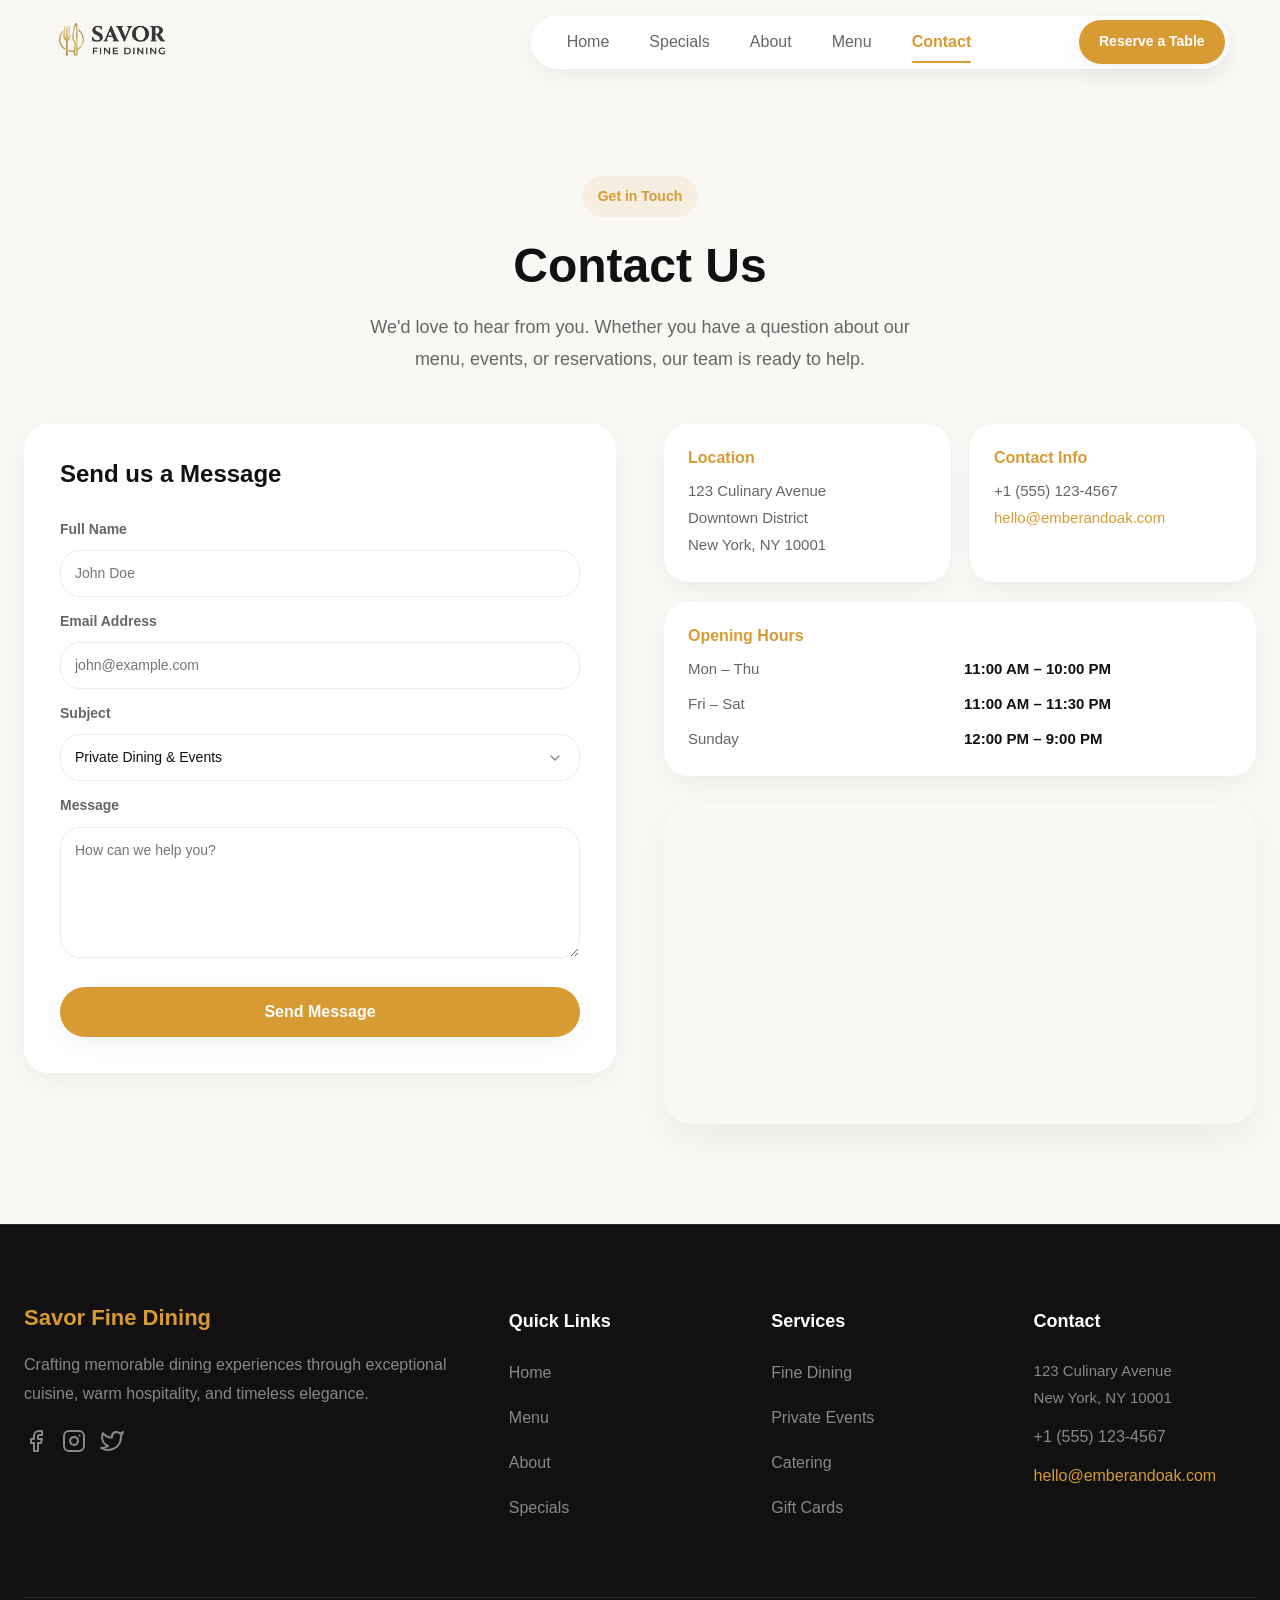
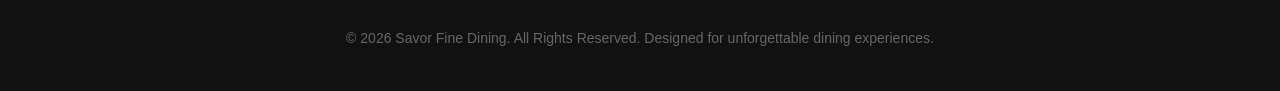
==== commit 19f2f2cc: "Update restaurant name to Savor Fine Dining" ====
--- a/contact.html
+++ b/contact.html
@@ -3,8 +3,8 @@
 <head>
   <meta charset="UTF-8">
   <meta name="viewport" content="width=device-width, initial-scale=1.0">
-  <title>Contact | Ember & Oak</title>
-  <meta name="description" content="Contact Ember & Oak to book a private event, make a reservation, or send us a message. We'd love to hear from you.">
+  <title>Contact | Savor Fine Dining</title>
+  <meta name="description" content="Contact Savor Fine Dining to book a private event, make a reservation, or send us a message. We'd love to hear from you.">
   <link rel="icon" type="image/png" href="images/favicon.png">
   <link rel="preconnect" href="https://fonts.googleapis.com">
   <link rel="preconnect" href="https://fonts.gstatic.com" crossorigin>
@@ -21,7 +21,7 @@
   <div class="hero-container" style="min-height: auto; padding-bottom: 0;">
     <header class="hero-header">
       <div class="logo">
-        <img src="images/Logo.png?v=3" alt="Ember & Oak Logo" style="height: 44px;">
+        <img src="images/Logo.png?v=3" alt="Savor Fine Dining Logo" style="height: 44px;">
       </div>
       
       <div class="header-right-wrapper">
@@ -121,7 +121,7 @@
             
             <!-- Map -->
             <div style="width: 100%; height: 320px; border-radius: var(--radius-img); overflow: hidden; box-shadow: var(--shadow-md);">
-              <iframe src="https://www.google.com/maps/embed?pb=!1m18!1m12!1m3!1d193595.25279998188!2d-74.14482811453268!3d40.69763123348633!2m3!1f0!2f0!3f0!3m2!1i1024!2i768!4f13.1!3m3!1m2!1s0x89c24fa5d33f083b%3A0xc80b8f06e177fe62!2sNew%20York%2C%20NY!5e0!3m2!1sen!2sus!4v1700000000000!5m2!1sen!2sus" width="100%" height="100%" style="border:0;" allowfullscreen="" loading="lazy" referrerpolicy="no-referrer-when-downgrade" title="Ember & Oak location map"></iframe>
+              <iframe src="https://www.google.com/maps/embed?pb=!1m18!1m12!1m3!1d193595.25279998188!2d-74.14482811453268!3d40.69763123348633!2m3!1f0!2f0!3f0!3m2!1i1024!2i768!4f13.1!3m3!1m2!1s0x89c24fa5d33f083b%3A0xc80b8f06e177fe62!2sNew%20York%2C%20NY!5e0!3m2!1sen!2sus!4v1700000000000!5m2!1sen!2sus" width="100%" height="100%" style="border:0;" allowfullscreen="" loading="lazy" referrerpolicy="no-referrer-when-downgrade" title="Savor Fine Dining location map"></iframe>
             </div>
           </div>
         </div>
@@ -133,7 +133,7 @@
     <div class="container">
       <div class="footer-grid reveal">
         <div>
-          <h3 style="font-size: 22px; font-weight: 800; color: var(--primary); margin-bottom: 20px;">Ember & Oak</h3>
+          <h3 style="font-size: 22px; font-weight: 800; color: var(--primary); margin-bottom: 20px;">Savor Fine Dining</h3>
           <p style="color: #888; margin-bottom: 20px; max-width: 100%;">Crafting memorable dining experiences through exceptional cuisine, warm hospitality, and timeless elegance.</p>
           <div style="display: flex; gap: 14px;">
             <a href="#" aria-label="Facebook" style="color: #888; transition: var(--transition-fast);" onmouseover="this.style.color='var(--primary)'" onmouseout="this.style.color='#888'">
@@ -173,7 +173,7 @@
       </div>
       
       <div style="text-align: center; border-top: 1px solid rgba(255,255,255,0.1); padding-top: 28px; color: #666; font-size: 14px;" class="reveal">
-        &copy; 2026 Ember & Oak. All Rights Reserved. Designed for unforgettable dining experiences.
+        &copy; 2026 Savor Fine Dining. All Rights Reserved. Designed for unforgettable dining experiences.
       </div>
     </div>
   </footer>
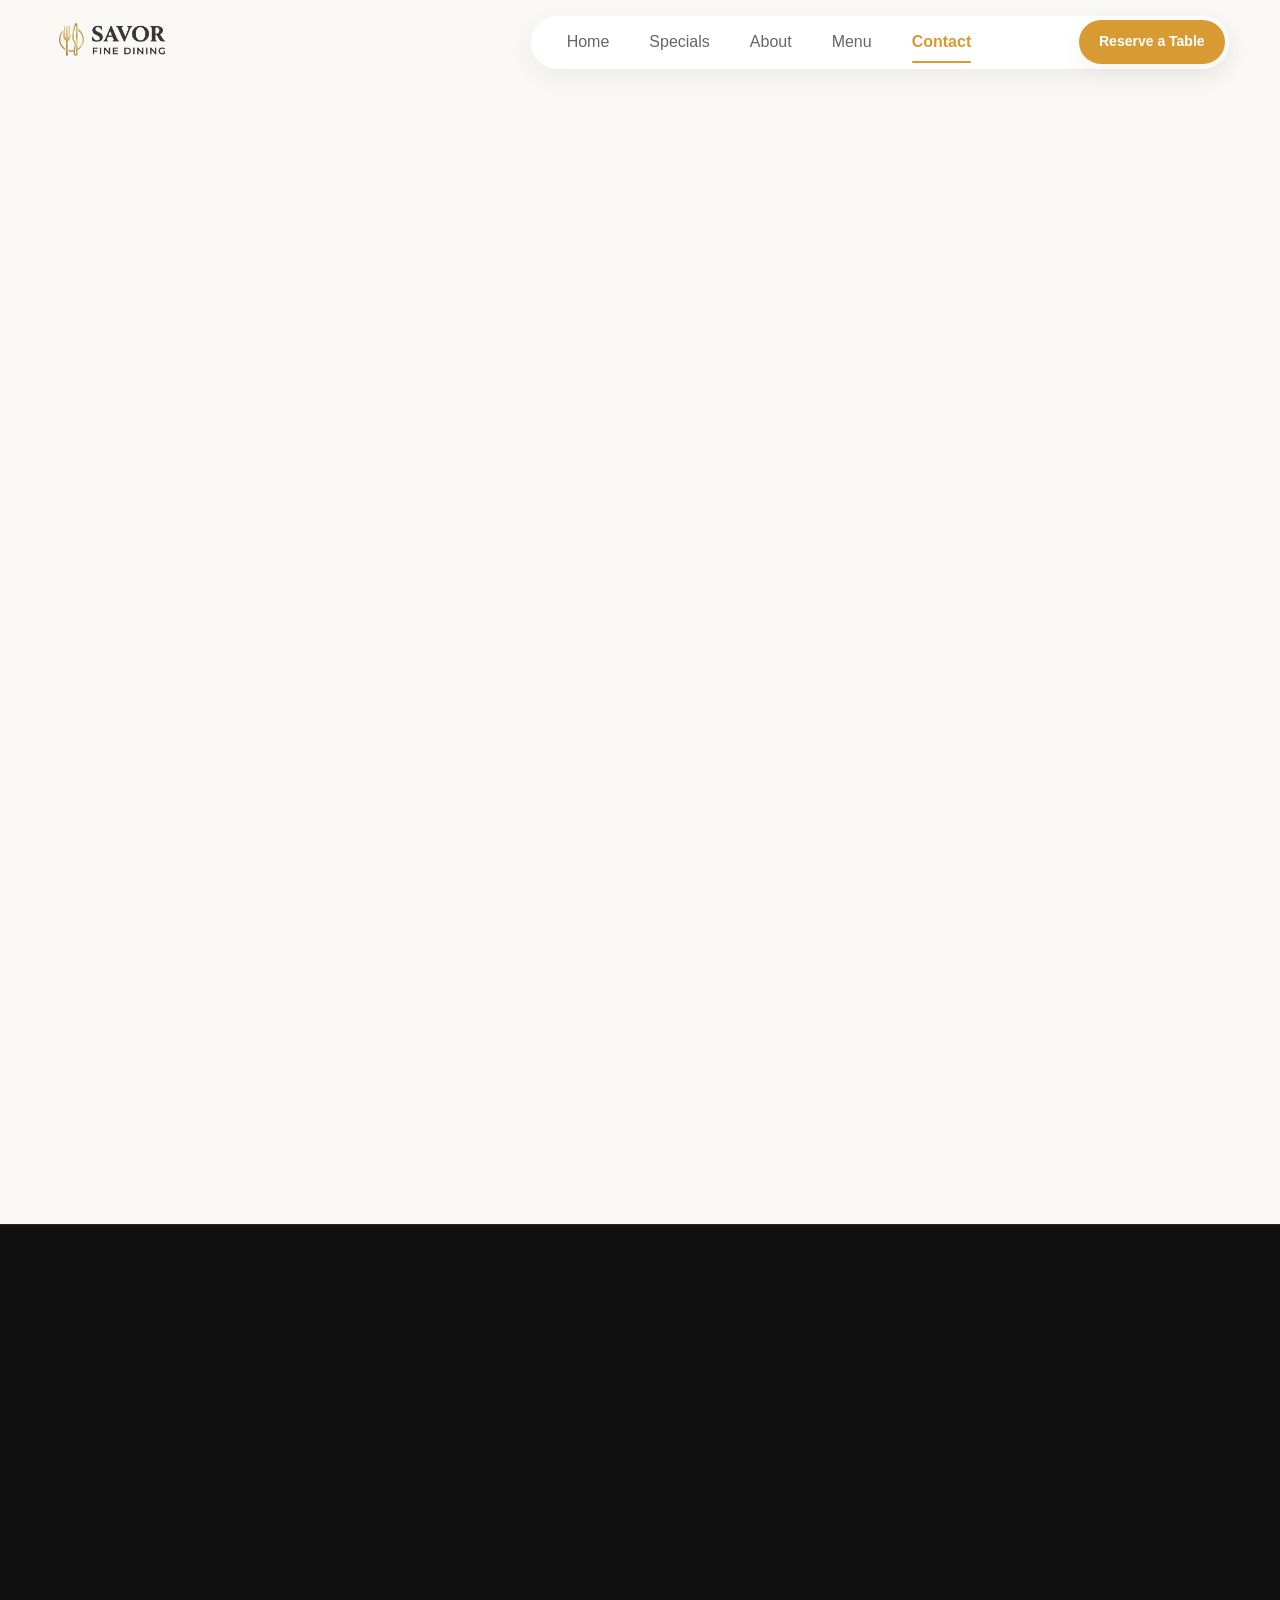
==== commit bb1a8c5d: "Fix horizontal scroll issues on mobile caused by off-screen elements" ====
--- a/contact.html
+++ b/contact.html
@@ -16,7 +16,8 @@
   <link rel="stylesheet" href="css/sections.css">
 </head>
 <body>
-
+  <!-- Strict wrapper to prevent horizontal scrolling on mobile -->
+  <div style="overflow-x: hidden; position: relative; width: 100%; max-width: 100vw;">
   <!-- Header -->
   <div class="hero-container" style="min-height: auto; padding-bottom: 0;">
     <header class="hero-header">
@@ -257,6 +258,7 @@
     document.getElementById('contact-form').addEventListener('submit', (e) => {
       e.preventDefault();
     });
-  </script>
+    </div>
+  <script src="js/main.js"></script>
 </body>
 </html>
--- a/css/global.css
+++ b/css/global.css
@@ -10,10 +10,14 @@
   font-family: var(--font-primary);
   color: var(--text-body);
   background-color: var(--bg-primary);
+  overflow-x: hidden;
+  width: 100%;
 }
 
 body {
   overflow-x: hidden;
+  width: 100%;
+  position: relative;
   line-height: 1.8;
   font-size: 16px;
   background-color: var(--bg-secondary);
